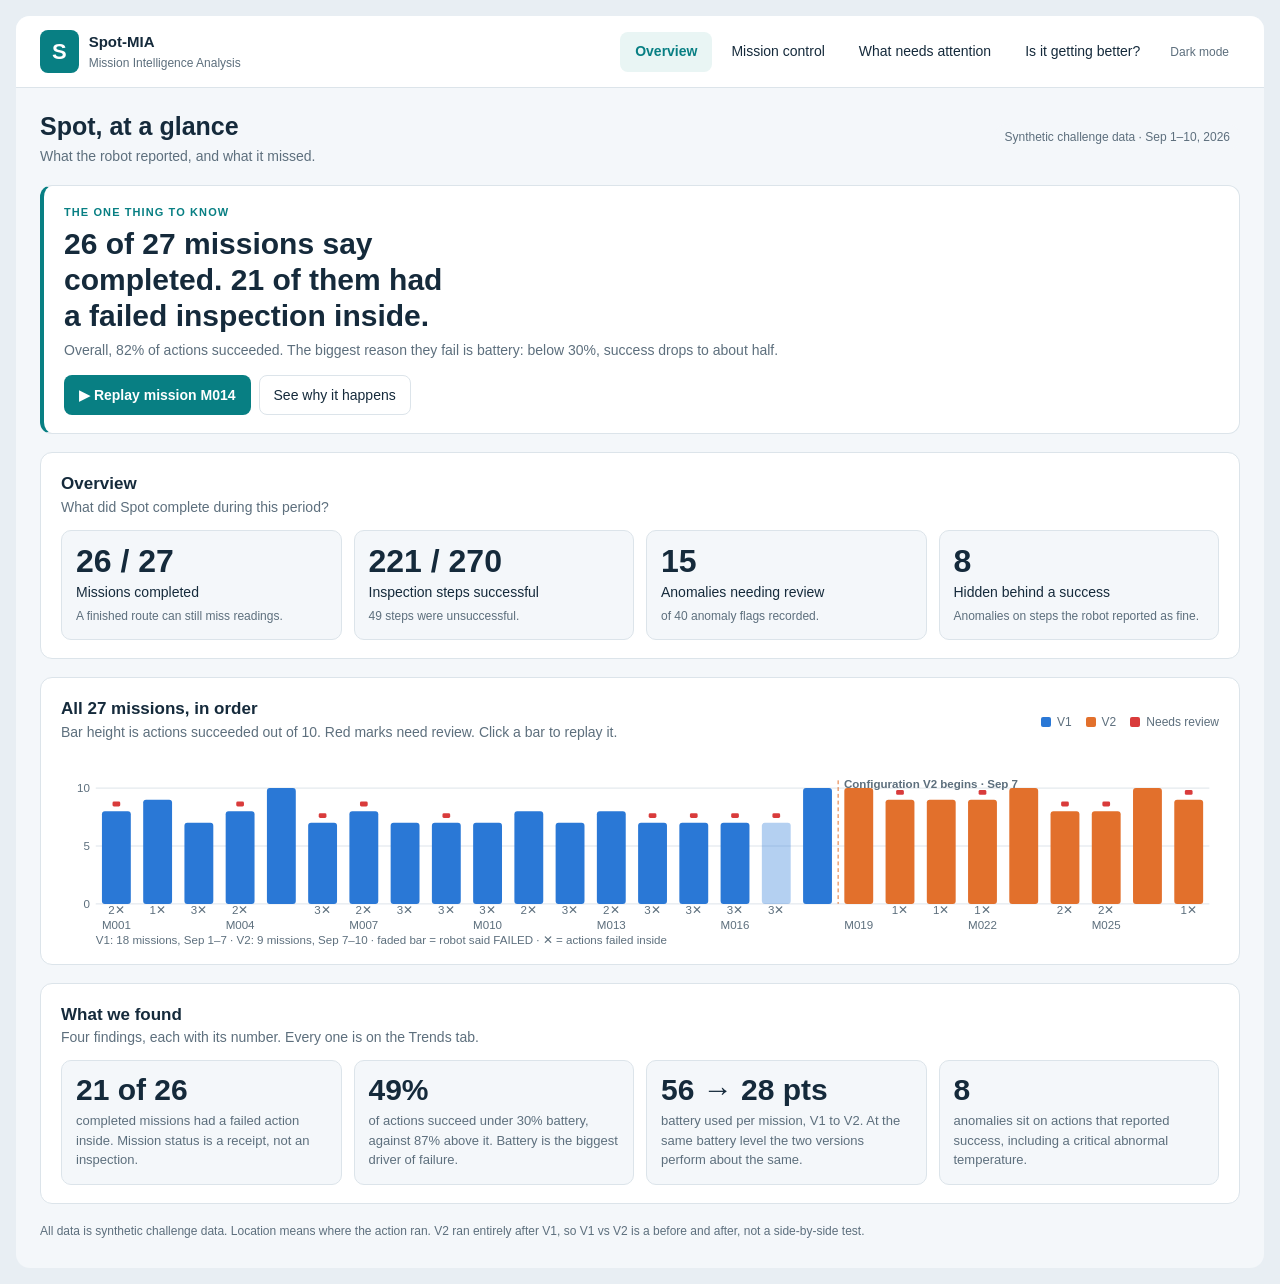
==== spot-mia-dashboard/index.html @ 6e25a335 "Add styles for Spot-MIA dashboard with responsive design and theme support" ====
<!doctype html>
<html lang="en">
<head>
  <meta charset="utf-8">
  <meta name="viewport" content="width=device-width, initial-scale=1">
  <title>Spot-MIA — Mission Intelligence Analysis</title>
  <link rel="stylesheet" href="styles.css">
</head>
<body>
<div id="spot-click-through">
  <header class="sp-chrome">
    <div class="sp-brand">
      <span class="sp-logo">S</span>
      <div>
        <h3>Spot-MIA</h3>
        <p class="sp-small sp-muted">Mission Intelligence Analysis</p>
      </div>
    </div>
    <nav class="sp-nav" aria-label="Dashboard views">
      <button data-view="overview" aria-pressed="true">Overview</button>
      <button data-view="control" aria-pressed="false">Mission control</button>
      <button data-view="results" aria-pressed="false">What needs attention</button>
      <button data-view="trends" aria-pressed="false">Is it getting better?</button>
      <button id="sp-theme" class="sp-theme" aria-label="Toggle light or dark theme" title="Light / dark">Dark mode</button>
    </nav>
  </header>

  <main class="sp-main">
    <div class="sp-title">
      <div>
        <h1 id="sp-page-title">Spot, at a glance</h1>
        <p class="sp-muted" id="sp-page-sub">What the robot reported, and what it missed.</p>
      </div>
      <span class="sp-badge">Synthetic challenge data · Sep 1–10, 2026</span>
    </div>

    <!-- ============ OVERVIEW ============ -->
    <section data-screen="overview" class="sp-stack">
      <section class="sp-panel sp-hero">
        <p class="sp-kicker">The one thing to know</p>
        <h2 class="sp-hero-h" id="sp-hero-line"></h2>
        <p class="sp-muted" id="sp-hero-sub"></p>
        <div class="sp-actions" style="margin-top:14px">
          <button class="sp-primary" id="sp-start-tour">▶ Replay mission M014</button>
          <button data-view="trends">See why it happens</button>
        </div>
      </section>

      <section class="sp-panel">
        <div class="sp-head">
          <div><h2>Overview</h2><p class="sp-muted">What did Spot complete during this period?</p></div>
        </div>
        <div class="sp-stats" id="sp-stats"></div>
      </section>

      <section class="sp-panel">
        <div class="sp-head">
          <div><h2>All 27 missions, in order</h2><p class="sp-muted">Bar height is actions succeeded out of 10. Red marks need review. Click a bar to replay it.</p></div>
          <div class="sp-legend"><span><i style="background:var(--sp-v1)"></i>V1</span><span><i style="background:var(--sp-v2)"></i>V2</span><span><i style="background:var(--sp-bad)"></i>Needs review</span></div>
        </div>
        <div class="sp-timeline-wrap"><svg class="sp-chart sp-timeline" id="sp-timeline" viewBox="0 0 1200 190" role="img" aria-label="Timeline of all missions"></svg></div>
      </section>

      <section class="sp-panel">
        <div class="sp-head"><div><h2>What we found</h2><p class="sp-muted">Four findings, each with its number. Every one is on the Trends tab.</p></div></div>
        <div class="sp-findings" id="sp-findings"></div>
      </section>
    </section>

    <!-- ============ MISSION CONTROL ============ -->
    <section data-screen="control" hidden class="sp-stack">
      <div class="sp-control">
        <aside class="sp-panel sp-queue-panel">
          <div class="sp-head"><h2>Missions</h2><span class="sp-badge" id="sp-queue-count"></span></div>
          <div class="sp-actions sp-filters" id="sp-queue-filters">
            <button data-qf="all" aria-pressed="true">All</button>
            <button data-qf="review" aria-pressed="false">Needs review</button>
            <button data-qf="V1" aria-pressed="false">V1</button>
            <button data-qf="V2" aria-pressed="false">V2</button>
          </div>
          <div class="sp-list sp-queue" id="sp-mission-list"></div>
        </aside>

        <div class="sp-stack sp-center">
          <section class="sp-panel">
            <div class="sp-head">
              <div><h2 id="sp-map-title">Facility map</h2><p class="sp-muted" id="sp-map-caption"></p></div>
              <span class="sp-badge" id="sp-map-badge"></span>
            </div>
            <div class="sp-floor-viewport">
              <img class="sp-floor-image" src="fictional_floor_plan.png" alt="Fictional industrial floor plan. Floor 1 contains WP01 through WP10; Floor 2 contains WP11 through WP15." width="1095" height="595">
              <svg class="sp-overlay" id="sp-overlay" viewBox="0 0 1095 595" aria-hidden="true"></svg>
            </div>
            <div class="sp-map-legend">
              <span><i class="sp-map-dot" data-state="robot"></i>Robot</span>
              <span><i class="sp-map-dot" data-state="visited"></i>Action succeeded</span>
              <span><i class="sp-map-dot" data-state="missed"></i>Action failed</span>
              <span><i class="sp-map-dot" data-state="review"></i>Needs review</span>
              <span><i class="sp-map-dot"></i>Not reached yet</span>
              <span class="sp-muted">Numbers are action order · hover a pin for details · click to jump</span>
            </div>
            <div class="sp-transport">
              <button class="sp-primary" id="sp-play">Play</button>
              <button id="sp-restart">Restart</button>
              <button id="sp-skip">Skip to end</button>
              <div class="sp-speed" id="sp-speed" role="group" aria-label="Playback speed"></div>
              <div class="sp-steps" id="sp-steps" aria-label="Actions in this mission"></div>
              <span class="sp-clock sp-small" id="sp-clock">--:--:--</span>
            </div>
          </section>

          <section class="sp-panel" id="sp-report-panel">
            <div class="sp-head"><div><h2>Mission report</h2><p class="sp-muted" id="sp-report-sub"></p></div></div>
            <div id="sp-report"></div>
          </section>
        </div>

        <aside class="sp-stack sp-rail">
          <section class="sp-panel sp-status">
            <div class="sp-head"><h2>Live telemetry</h2><span class="sp-badge" id="sp-tele-state">Ready</span></div>
            <div class="sp-batt">
              <div><p class="sp-small sp-muted">Battery</p><div class="sp-value" id="sp-bat">--%</div></div>
              <p class="sp-small" id="sp-bat-note"></p>
            </div>
            <div class="sp-gauge" aria-hidden="true"><div class="sp-gauge-fill" id="sp-gauge-fill"></div><div class="sp-gauge-zone"></div></div>
            <div class="sp-gauge-l sp-small sp-muted"><span>0</span><span class="sp-danger">30% danger line</span><span>100</span></div>
            <svg class="sp-spark" id="sp-spark" viewBox="0 0 300 82" aria-label="Battery over this mission"></svg>
            <div class="sp-ministats">
              <div><b id="sp-st-done">0</b><span>Done</span></div>
              <div><b id="sp-st-ok" class="sp-ok">0</b><span>Succeeded</span></div>
              <div><b id="sp-st-bad" class="sp-bad">0</b><span>Failed</span></div>
            </div>
            <div class="sp-now" id="sp-now"></div>
          </section>
          <section class="sp-panel">
            <div class="sp-head"><h2>Needs a human</h2><span class="sp-alertn zero" id="sp-alert-n">0</span></div>
            <div class="sp-alerts" id="sp-alerts" aria-live="polite"></div>
          </section>
        </aside>
      </div>
    </section>

    <!-- ============ RESULTS ============ -->
    <section data-screen="results" hidden class="sp-stack">
      <section class="sp-panel">
        <div class="sp-head">
          <div><h2>Inspection results</h2><p class="sp-muted" id="sp-results-scope">All 27 missions</p></div>
          <button id="sp-all-results">All missions</button>
        </div>
        <div class="sp-actions" id="sp-result-filters">
          <button data-filter="review" aria-pressed="true">Needs review</button>
          <button data-filter="hidden" aria-pressed="false">Hidden behind a success</button>
          <button data-filter="failed" aria-pressed="false">Missed steps</button>
          <button data-filter="readings" aria-pressed="false">Flagged readings</button>
          <button data-filter="assets" aria-pressed="false">Repeat offenders</button>
        </div>
        <div id="sp-result-content" class="sp-table-wrap" aria-live="polite"></div>
      </section>
    </section>

    <!-- ============ TRENDS ============ -->
    <section data-screen="trends" hidden class="sp-stack">
      <div class="sp-trends">
        <section class="sp-panel sp-wide"><div class="sp-head"><h2>Completed is not the same as inspected</h2></div><p class="sp-muted sp-small">All 27 missions by what the robot reported and what actually happened inside.</p><svg class="sp-chart" id="ch-head" viewBox="0 0 1000 120"></svg></section>
        <section class="sp-panel"><div class="sp-head"><h2>1 · The battery cliff</h2></div><p class="sp-muted sp-small">Share of actions that succeeded, by battery level when the action ran.</p><svg class="sp-chart" id="ch-cliff" viewBox="0 0 520 270"></svg></section>
        <section class="sp-panel"><div class="sp-head"><h2>2 · Low battery breaks sensors, not walking</h2><button class="sp-mini" id="sp-heat-toggle" aria-pressed="false">Show by failure type</button></div><p class="sp-muted sp-small">Failure rate per 100 actions in each battery band. Sensor failures climb as battery drops; navigation failures do not.</p><div class="sp-table-wrap"><table class="sp-heat" id="sp-heat"></table></div></section>
        <section class="sp-panel"><div class="sp-head"><h2>3 · Did V2 fix it? Not at the same battery</h2></div><p class="sp-muted sp-small">Overall V2 looks 14 points better. Compared at the same battery level the gap shrinks to a few points.</p><div class="sp-legend"><span><i style="background:var(--sp-v1)"></i>V1</span><span><i style="background:var(--sp-v2)"></i>V2</span></div><svg class="sp-chart" id="ch-vs" viewBox="0 0 520 250"></svg></section>
        <section class="sp-panel"><div class="sp-head"><h2>4 · What V2 did change: it keeps the robot charged</h2></div><p class="sp-muted sp-small">Every mission's battery from start to end. V2 starts higher, drains less, and never enters the danger zone.</p><div class="sp-legend"><span><i style="background:var(--sp-v1)"></i>V1 missions</span><span><i style="background:var(--sp-v2)"></i>V2 missions</span></div><svg class="sp-chart" id="ch-drain" viewBox="0 0 520 270"></svg></section>
        <section class="sp-panel"><div class="sp-head"><h2>5 · Where Spot stumbles</h2></div><p class="sp-muted sp-small">Waypoints ranked by how often an action fails there.</p><svg class="sp-chart" id="ch-loc" viewBox="0 0 520 330"></svg></section>
        <section class="sp-panel"><div class="sp-head"><h2>6 · Least reliable actions</h2></div><svg class="sp-chart" id="ch-type" viewBox="0 0 520 210"></svg></section>
      </div>
    </section>

    <footer class="sp-footer">All data is synthetic challenge data. Location means where the action ran. V2 ran entirely after V1, so V1 vs V2 is a before and after, not a side-by-side test.</footer>
  </main>
  <script src="sample-data.js"></script>
  <script src="app.js"></script>
</div>
</body>
</html>
---- spot-mia-dashboard/styles.css ----
/* Spot-MIA dashboard styles. Light/dark follows the system. Change colors in the :root block below. */
:root { color-scheme: light dark; }
body { margin: 0; padding: 16px; background: light-dark(#e8eef3, #09141c); }
#spot-click-through { max-width: 1360px; margin: 0 auto; }
@media (max-width: 680px) { body { padding: 0; } }

#spot-click-through {
  --sp-bg: light-dark(#f4f7fa, #101d28);
  --sp-panel: light-dark(#ffffff, #192b39);
  --sp-ink: light-dark(#152a3b, #e9f1f5);
  --sp-muted: light-dark(#5d6f7d, #afc0cd);
  --sp-line: light-dark(#dce4ea, #354956);
  --sp-teal: light-dark(#087f83, #61d2ce);
  --sp-soft: light-dark(#e9f5f4, #1b4146);
  --sp-amber: light-dark(#8a5800, #ffd28a);
  --sp-warn: light-dark(#fff4d8, #483a23);
  --sp-ok: light-dark(#0f9d6a, #4fd59f);
  --sp-ok-soft: light-dark(#e3f6ee, #173c30);
  --sp-bad: light-dark(#d93b3b, #ff7b7b);
  --sp-bad-soft: light-dark(#fdecec, #4a2224);
  --sp-robot: light-dark(#0a84ff, #5ab8ff);
  --sp-v1: light-dark(#2a78d6, #5b9bf0);
  --sp-v2: light-dark(#e2702c, #f08a4b);
  background: var(--sp-bg); color: var(--sp-ink);
  font: 14px/1.5 -apple-system, "Segoe UI", Roboto, Arial, sans-serif;
  border-radius: 14px; overflow: hidden;
}
#spot-click-through * { box-sizing: border-box; }
#spot-click-through [hidden] { display: none !important; }
#spot-click-through h1, #spot-click-through h2, #spot-click-through h3, #spot-click-through p { margin: 0; }
#spot-click-through h1 { font-size: 25px; font-weight: 600; }
#spot-click-through h2 { font-size: 17px; font-weight: 600; }
#spot-click-through h3 { font-size: 15px; font-weight: 600; }
#spot-click-through button, #spot-click-through select { font: inherit; color: inherit; }
#spot-click-through button { min-height: 40px; border: 1px solid var(--sp-line); background: var(--sp-panel); border-radius: 8px; padding: 8px 14px; cursor: pointer; }
#spot-click-through button:hover { background: var(--sp-soft); }
#spot-click-through button:focus-visible { outline: 2px solid var(--sp-teal); outline-offset: 2px; }
#spot-click-through .sp-primary { background: var(--sp-teal); color: light-dark(#fff, #10272b); border-color: transparent; font-weight: 600; }
#spot-click-through .sp-primary:hover { background: var(--sp-teal); opacity: .9; }
#spot-click-through .sp-muted { color: var(--sp-muted); }
#spot-click-through .sp-small { font-size: 12px; }
#spot-click-through .sp-ok { color: var(--sp-ok); }
#spot-click-through .sp-bad { color: var(--sp-bad); }
#spot-click-through .sp-danger { color: var(--sp-bad); }
#spot-click-through .sp-mono { font-family: ui-monospace, SFMono-Regular, Menlo, monospace; }
#spot-click-through .sp-num { font-variant-numeric: tabular-nums; }

/* Chrome */
#spot-click-through .sp-chrome { padding: 14px 24px; background: var(--sp-panel); border-bottom: 1px solid var(--sp-line); display: flex; align-items: center; justify-content: space-between; gap: 16px; flex-wrap: wrap; }
#spot-click-through .sp-brand { display: flex; align-items: center; gap: 10px; }
#spot-click-through .sp-logo { background: var(--sp-teal); color: light-dark(#fff, #10272b); border-radius: 8px; padding: 5px 12px; font-size: 22px; font-weight: 700; }
#spot-click-through .sp-nav { display: flex; flex-wrap: wrap; gap: 4px; }
#spot-click-through .sp-nav button { border-color: transparent; background: transparent; }
#spot-click-through .sp-nav button[aria-pressed=true] { color: var(--sp-teal); background: var(--sp-soft); font-weight: 600; }
#spot-click-through .sp-main { padding: 20px 24px 28px; display: grid; gap: 18px; }
#spot-click-through .sp-title { display: flex; justify-content: space-between; align-items: center; gap: 12px; flex-wrap: wrap; }
#spot-click-through .sp-badge { display: inline-flex; padding: 4px 10px; border-radius: 20px; font-size: 12px; color: var(--sp-muted); background: var(--sp-bg); white-space: nowrap; }
#spot-click-through .sp-panel { padding: 18px 20px; background: var(--sp-panel); border: 1px solid var(--sp-line); border-radius: 12px; min-width: 0; }
#spot-click-through .sp-stack { display: grid; gap: 18px; align-content: start; }
#spot-click-through .sp-head { display: flex; justify-content: space-between; align-items: center; gap: 12px; margin-bottom: 12px; flex-wrap: wrap; }
#spot-click-through .sp-actions { display: flex; flex-wrap: wrap; gap: 8px; }
#spot-click-through .sp-footer { font-size: 12px; color: var(--sp-muted); }
#spot-click-through .sp-table-wrap { overflow-x: auto; }
#spot-click-through table { width: 100%; border-collapse: collapse; font-size: 13px; }
#spot-click-through th { text-align: left; font-weight: 600; color: var(--sp-muted); font-size: 11px; text-transform: uppercase; letter-spacing: .05em; }
#spot-click-through td, #spot-click-through th { padding: 9px 8px; border-bottom: 1px solid var(--sp-line); vertical-align: top; }
#spot-click-through td button { min-height: 32px; padding: 4px 10px; font-size: 12px; }

/* Overview */
#spot-click-through .sp-hero { border-left: 4px solid var(--sp-teal); }
#spot-click-through .sp-kicker { font-size: 11px; letter-spacing: .1em; text-transform: uppercase; color: var(--sp-teal); font-weight: 600; margin-bottom: 6px; }
#spot-click-through .sp-hero-h { font-size: clamp(20px, 2.6vw, 30px); line-height: 1.2; font-weight: 600; max-width: 30ch; text-wrap: balance; margin-bottom: 6px; }
#spot-click-through .sp-stats { display: grid; grid-template-columns: repeat(4, minmax(0, 1fr)); gap: 12px; }
#spot-click-through .sp-stat { text-align: left; padding: 14px; border: 1px solid var(--sp-line); border-radius: 10px; background: var(--sp-bg); display: grid; gap: 4px; align-content: start; min-height: 0; }
#spot-click-through .sp-stat:hover { border-color: var(--sp-teal); background: var(--sp-soft); }
#spot-click-through .sp-value { font-size: 32px; font-weight: 600; font-variant-numeric: tabular-nums; line-height: 1.05; }
#spot-click-through .sp-stat .sp-small { color: var(--sp-muted); }
#spot-click-through .sp-findings { display: grid; grid-template-columns: repeat(auto-fit, minmax(min(100%, 230px), 1fr)); gap: 12px; }
#spot-click-through .sp-finding { border: 1px solid var(--sp-line); border-radius: 10px; padding: 14px; background: var(--sp-bg); }
#spot-click-through .sp-finding b { display: block; font-size: 30px; font-weight: 600; line-height: 1; font-variant-numeric: tabular-nums; }
#spot-click-through .sp-finding p { margin-top: 6px; color: var(--sp-muted); font-size: 13px; }

/* Mission control layout */
#spot-click-through .sp-control { display: grid; grid-template-columns: 250px minmax(0, 1fr) 300px; gap: 18px; align-items: start; }
@media (max-width: 1180px) { #spot-click-through .sp-control { grid-template-columns: 220px minmax(0, 1fr); } #spot-click-through .sp-rail { grid-column: 1 / -1; grid-template-columns: repeat(2, minmax(0, 1fr)); } }
@media (max-width: 760px) { #spot-click-through .sp-control { grid-template-columns: minmax(0, 1fr); } #spot-click-through .sp-rail { grid-template-columns: 1fr; } #spot-click-through .sp-queue-panel { order: 3; } }
#spot-click-through .sp-queue-panel { padding: 14px; }
#spot-click-through .sp-filters button { min-height: 28px; padding: 2px 9px; font-size: 12px; border-radius: 999px; }
#spot-click-through .sp-filters { gap: 4px; }
#spot-click-through .sp-filters button[aria-pressed=true] { border-color: var(--sp-teal); color: var(--sp-teal); background: var(--sp-soft); }
#spot-click-through .sp-queue { max-height: 720px; overflow: auto; margin-top: 10px; gap: 6px; display: grid; }
#spot-click-through .sp-mission { text-align: left; display: grid; grid-template-columns: 1fr auto; gap: 2px 8px; align-items: center; width: 100%; padding: 8px 10px; border-left: 3px solid transparent; }
#spot-click-through .sp-mission[aria-current=true] { border-color: var(--sp-teal); background: var(--sp-soft); }
#spot-click-through .sp-mission .sp-strip { grid-column: 1 / -1; display: grid; grid-template-columns: repeat(10, 1fr); gap: 2px; margin-top: 4px; }
#spot-click-through .sp-strip i { height: 5px; border-radius: 2px; background: var(--sp-ok); }
#spot-click-through .sp-strip i.f { background: var(--sp-bad); }
#spot-click-through .sp-pill { font-size: 11px; border-radius: 4px; padding: 0 5px; border: 1px solid currentColor; font-family: ui-monospace, Menlo, monospace; }
#spot-click-through .sp-pill.v1 { color: var(--sp-v1); } #spot-click-through .sp-pill.v2 { color: var(--sp-v2); }
#spot-click-through .sp-alertn { font-size: 11px; font-weight: 600; border-radius: 999px; padding: 1px 8px; background: var(--sp-bad-soft); color: var(--sp-bad); }
#spot-click-through .sp-alertn.zero { background: var(--sp-bg); color: var(--sp-muted); font-weight: 400; }

/* Map */
#spot-click-through .sp-floor-viewport { position: relative; width: 100%; aspect-ratio: 1095 / 595; overflow: hidden; border-radius: 10px; background: var(--sp-bg); }
#spot-click-through .sp-floor-image { display: block; width: 100%; height: auto; }
#spot-click-through .sp-overlay { position: absolute; inset: 0; width: 100%; height: 100%; }
#spot-click-through .sp-overlay .route { fill: none; stroke: rgba(255,255,255,.75); stroke-width: 3; stroke-dasharray: 6 8; }
#spot-click-through .sp-overlay .route-shadow { fill: none; stroke: rgba(0,0,0,.45); stroke-width: 6; stroke-dasharray: 6 8; }
#spot-click-through .sp-overlay .trail { fill: none; stroke: #ffffff; stroke-width: 5; stroke-linecap: round; stroke-linejoin: round; opacity: .95; }
#spot-click-through .sp-overlay .trail-core { fill: none; stroke: var(--sp-robot); stroke-width: 3; stroke-linecap: round; stroke-linejoin: round; }
#spot-click-through .sp-overlay .stop circle { stroke: #fff; stroke-width: 2.5; }
#spot-click-through .sp-overlay .stop text { font: 600 13px ui-monospace, Menlo, monospace; fill: #fff; text-anchor: middle; dominant-baseline: central; }
#spot-click-through .sp-overlay .stop.pending circle { fill: rgba(20,30,40,.75); stroke: rgba(255,255,255,.6); }
#spot-click-through .sp-overlay .stop.ok circle { fill: #0f9d6a; }
#spot-click-through .sp-overlay .stop.bad circle { fill: #d93b3b; }
#spot-click-through .sp-overlay .stop.review circle { stroke: #ffd24a; stroke-width: 4; }
#spot-click-through .sp-overlay .ping { fill: none; stroke: #ff6b6b; stroke-width: 3; opacity: 0; }
#spot-click-through .sp-overlay .robot-halo { fill: var(--sp-robot); opacity: .25; }
#spot-click-through .sp-overlay .robot { fill: var(--sp-robot); stroke: #fff; stroke-width: 3; }
@media (prefers-reduced-motion: no-preference) {
  #spot-click-through .sp-overlay .ping.go { animation: sp-ping 1.2s ease-out 2; }
  #spot-click-through .sp-overlay .robot-halo { animation: sp-halo 1.6s ease-in-out infinite; }
  #spot-click-through .sp-alert.new { animation: sp-slide .35s ease-out; }
}
@keyframes sp-ping { 0% { opacity: .9; r: 14; } 100% { opacity: 0; r: 44; } }
@keyframes sp-halo { 0%, 100% { opacity: .15; } 50% { opacity: .38; } }
@keyframes sp-slide { from { transform: translateY(-6px); opacity: 0; } to { transform: none; opacity: 1; } }
#spot-click-through .sp-map-legend { display: flex; flex-wrap: wrap; gap: 8px 16px; font-size: 12px; color: var(--sp-muted); margin-top: 10px; }
#spot-click-through .sp-map-legend span { display: inline-flex; align-items: center; gap: 6px; }
#spot-click-through .sp-map-dot { width: 9px; height: 9px; border-radius: 50%; background: var(--sp-line); display: inline-block; }
#spot-click-through .sp-map-dot[data-state=visited] { background: var(--sp-ok); }
#spot-click-through .sp-map-dot[data-state=missed] { background: var(--sp-bad); }
#spot-click-through .sp-map-dot[data-state=review] { background: #ffd24a; }
#spot-click-through .sp-map-dot[data-state=robot] { background: var(--sp-robot); }

/* Transport */
#spot-click-through .sp-transport { display: flex; align-items: center; gap: 10px; flex-wrap: wrap; margin-top: 12px; padding-top: 12px; border-top: 1px solid var(--sp-line); }
#spot-click-through .sp-speed { display: flex; gap: 2px; }
#spot-click-through .sp-speed button { min-height: 32px; padding: 2px 9px; font-size: 12px; border-radius: 0; font-family: ui-monospace, Menlo, monospace; }
#spot-click-through .sp-speed button:first-child { border-radius: 6px 0 0 6px; } #spot-click-through .sp-speed button:last-child { border-radius: 0 6px 6px 0; }
#spot-click-through .sp-speed button[aria-pressed=true] { background: var(--sp-soft); color: var(--sp-teal); border-color: var(--sp-teal); }
#spot-click-through .sp-steps { display: grid; grid-template-columns: repeat(10, minmax(0, 1fr)); gap: 3px; flex: 1; min-width: 220px; }
#spot-click-through .sp-steps button { min-height: 24px; height: 24px; padding: 0; font-size: 11px; border-radius: 4px; color: var(--sp-muted); font-family: ui-monospace, Menlo, monospace; }
#spot-click-through .sp-steps button.ok { background: var(--sp-ok-soft); border-color: var(--sp-ok); color: var(--sp-ok); }
#spot-click-through .sp-steps button.bad { background: var(--sp-bad-soft); border-color: var(--sp-bad); color: var(--sp-bad); }
#spot-click-through .sp-steps button.cur { outline: 2px solid var(--sp-robot); outline-offset: 1px; }
#spot-click-through .sp-clock { font-family: ui-monospace, Menlo, monospace; color: var(--sp-muted); min-width: 7em; text-align: right; }

/* Telemetry rail */
#spot-click-through .sp-rail { display: grid; gap: 18px; }
#spot-click-through .sp-status { display: grid; gap: 10px; }
#spot-click-through .sp-batt { display: flex; align-items: flex-end; justify-content: space-between; gap: 8px; }
#spot-click-through .sp-batt .sp-value { font-size: 44px; }
#spot-click-through .sp-batt .sp-value.low { color: var(--sp-bad); }
#spot-click-through .sp-gauge { position: relative; height: 12px; border-radius: 4px; background: var(--sp-bg); border: 1px solid var(--sp-line); overflow: hidden; }
#spot-click-through .sp-gauge-fill { position: absolute; inset: 0 auto 0 0; background: var(--sp-ok); transition: width .25s linear, background .3s; }
#spot-click-through .sp-gauge-zone { position: absolute; inset: 0 auto 0 0; width: 30%; background: repeating-linear-gradient(135deg, transparent 0 5px, rgba(217,59,59,.22) 5px 8px); border-right: 1px dashed var(--sp-bad); }
#spot-click-through .sp-gauge-l { display: flex; justify-content: space-between; margin-top: -4px; }
#spot-click-through .sp-ministats { display: grid; grid-template-columns: repeat(3, 1fr); gap: 8px; }
#spot-click-through .sp-ministats div { background: var(--sp-bg); border: 1px solid var(--sp-line); border-radius: 8px; padding: 8px; }
#spot-click-through .sp-ministats b { display: block; font-size: 24px; line-height: 1; font-variant-numeric: tabular-nums; }
#spot-click-through .sp-ministats span { font-size: 11px; color: var(--sp-muted); text-transform: uppercase; letter-spacing: .04em; }
#spot-click-through .sp-now { border: 1px solid var(--sp-line); border-radius: 8px; padding: 10px; background: var(--sp-bg); }
#spot-click-through .sp-now .k { font-size: 11px; color: var(--sp-muted); text-transform: uppercase; letter-spacing: .05em; }
#spot-click-through .sp-now .t { font-weight: 600; margin-top: 2px; }
#spot-click-through .sp-now .r { margin-top: 6px; font-size: 12px; font-family: ui-monospace, Menlo, monospace; }
#spot-click-through .sp-alerts { display: grid; gap: 8px; max-height: 440px; overflow: auto; }
#spot-click-through .sp-alert { border: 1px solid var(--sp-line); border-left: 4px solid var(--sp-amber); border-radius: 8px; padding: 8px 10px; background: var(--sp-bg); }
#spot-click-through .sp-alert.crit, #spot-click-through .sp-alert.fail { border-left-color: var(--sp-bad); }
#spot-click-through .sp-alert.read { border-left-color: var(--sp-robot); }
#spot-click-through .sp-alert.low { border-left-color: var(--sp-line); }
#spot-click-through .sp-alert .top { display: flex; justify-content: space-between; font-size: 11px; color: var(--sp-muted); font-family: ui-monospace, Menlo, monospace; }
#spot-click-through .sp-alert .t { font-weight: 600; margin-top: 2px; }
#spot-click-through .sp-alert .s { color: var(--sp-muted); font-size: 13px; }
#spot-click-through .sp-tag { display: inline-block; font-size: 11px; border-radius: 4px; padding: 0 6px; margin: 5px 4px 0 0; font-weight: 600; }
#spot-click-through .sp-tag.rev { background: var(--sp-bad-soft); color: var(--sp-bad); }
#spot-click-through .sp-tag.hid { background: var(--sp-warn); color: var(--sp-amber); }
#spot-click-through .sp-empty { color: var(--sp-muted); font-size: 13px; }

/* Report */
#spot-click-through .sp-rep-head { display: flex; flex-wrap: wrap; gap: 10px 28px; align-items: center; }
#spot-click-through .sp-rep-head .hl { font-size: 36px; font-weight: 600; line-height: 1; font-variant-numeric: tabular-nums; }
#spot-click-through .sp-rep-head .hl small { font-size: 18px; color: var(--sp-muted); font-weight: 500; }
#spot-click-through .sp-stamp { font-size: 15px; letter-spacing: .1em; border: 2px solid currentColor; border-radius: 4px; padding: 0 8px; transform: rotate(-3deg); display: inline-block; font-weight: 700; }
#spot-click-through .sp-stamp.ok { color: var(--sp-ok); } #spot-click-through .sp-stamp.bad { color: var(--sp-bad); }
#spot-click-through .sp-rep-meta { display: flex; gap: 18px; flex-wrap: wrap; color: var(--sp-muted); font-size: 13px; }
#spot-click-through .sp-rep-meta b { color: var(--sp-ink); font-weight: 600; }
#spot-click-through .sp-irony { font-size: 13px; color: var(--sp-amber); margin-top: 6px; font-weight: 600; }
#spot-click-through .sp-brief { margin-top: 14px; border: 1px solid var(--sp-line); border-left: 4px solid var(--sp-teal); border-radius: 10px; padding: 14px 16px; background: var(--sp-bg); max-width: 80ch; }
#spot-click-through .sp-brief p { font-size: 15px; line-height: 1.6; }
#spot-click-through .sp-next { margin-top: 12px; padding-top: 10px; border-top: 1px solid var(--sp-line); font-weight: 600; font-size: 15px; }
#spot-click-through .sp-next span { color: var(--sp-teal); letter-spacing: .06em; text-transform: uppercase; font-size: 12px; margin-right: 8px; }
#spot-click-through .sp-prov { margin-top: 10px; font-size: 12px; color: var(--sp-muted); display: flex; gap: 10px; flex-wrap: wrap; }
#spot-click-through .sp-prov .ai { color: var(--sp-ok); font-weight: 600; } #spot-click-through .sp-prov .tp { color: var(--sp-amber); font-weight: 600; }
#spot-click-through details.sp-honest { margin-top: 10px; font-size: 13px; }
#spot-click-through details.sp-honest summary { cursor: pointer; color: var(--sp-teal); font-weight: 600; }
#spot-click-through details.sp-honest ul { margin: 8px 0 0; padding-left: 18px; color: var(--sp-muted); }
#spot-click-through details.sp-honest li { margin-bottom: 6px; }
#spot-click-through details.sp-honest q { color: var(--sp-ink); }
#spot-click-through .sp-sev { font-family: ui-monospace, Menlo, monospace; font-size: 12px; font-weight: 600; }
#spot-click-through .sp-sev.c, #spot-click-through .sp-sev.h, #spot-click-through .sp-sev.f { color: var(--sp-bad); }
#spot-click-through .sp-sev.m { color: var(--sp-amber); } #spot-click-through .sp-sev.l { color: var(--sp-muted); } #spot-click-through .sp-sev.r { color: var(--sp-robot); }
#spot-click-through .sp-sect { font-size: 11px; letter-spacing: .1em; text-transform: uppercase; color: var(--sp-muted); margin: 18px 0 4px; font-weight: 600; }

/* Trends */
#spot-click-through .sp-trends { display: grid; grid-template-columns: repeat(auto-fit, minmax(min(100%, 420px), 1fr)); gap: 18px; }
#spot-click-through .sp-chart { display: block; width: 100%; height: auto; margin-top: 8px; }
#spot-click-through .sp-chart text { fill: var(--sp-muted); font-size: 12px; }
#spot-click-through .sp-chart .lbl { fill: var(--sp-ink); font-weight: 600; }
#spot-click-through .sp-chart .grid-l { stroke: var(--sp-line); }
#spot-click-through .sp-legend { display: flex; gap: 14px; font-size: 12px; color: var(--sp-muted); margin-top: 6px; }
#spot-click-through .sp-legend i { display: inline-block; width: 10px; height: 10px; border-radius: 2px; margin-right: 6px; vertical-align: -1px; }
#spot-click-through .sp-heat { margin-top: 8px; }
#spot-click-through .sp-heat td, #spot-click-through .sp-heat th { text-align: center; }
#spot-click-through .sp-heat td:first-child, #spot-click-through .sp-heat th:first-child { text-align: left; }
#spot-click-through .sp-tip { position: absolute; pointer-events: none; background: var(--sp-panel); border: 1px solid var(--sp-line); border-radius: 6px; padding: 6px 9px; font-size: 12px; white-space: nowrap; z-index: 5; box-shadow: 0 4px 16px rgba(0,0,0,.18); }
#spot-click-through .sp-tip .k { color: var(--sp-muted); }

@media (max-width: 680px) {
  #spot-click-through .sp-main { padding: 16px; } #spot-click-through .sp-chrome { padding: 14px 16px; }
  #spot-click-through .sp-stats { grid-template-columns: repeat(2, minmax(0, 1fr)); }
  #spot-click-through .sp-value { font-size: 26px; }
  #spot-click-through .sp-nav { width: 100%; } #spot-click-through .sp-nav button { padding: 6px 9px; font-size: 13px; }
  #spot-click-through .sp-panel { padding: 14px; }
}

/* ---- added: theme toggle, timeline, sparkline, queue extras, clickable alerts, flash, headline chart ---- */
#spot-click-through .sp-theme { min-height: 36px; padding: 4px 10px; font-size: 12px; border-color: var(--sp-line); background: transparent; color: var(--sp-muted); border-radius: 999px; }
#spot-click-through .sp-theme:hover { color: var(--sp-teal); }
#spot-click-through .sp-timeline-wrap { overflow-x: auto; }
#spot-click-through .sp-timeline { min-width: 640px; }
#spot-click-through .sp-timeline rect.bar { cursor: pointer; }
#spot-click-through .sp-timeline rect.bar:hover { opacity: .75; }
#spot-click-through .sp-spark { display: block; width: 100%; height: auto; margin-top: 10px; }
#spot-click-through .sp-spark text { fill: var(--sp-muted); font-size: 10px; }
#spot-click-through .sp-divider { display: flex; align-items: center; gap: 8px; font-size: 11px; color: var(--sp-v2); text-transform: uppercase; letter-spacing: .05em; font-weight: 600; margin: 4px 0; }
#spot-click-through .sp-divider::before, #spot-click-through .sp-divider::after { content: ""; flex: 1; height: 1px; background: var(--sp-v2); opacity: .5; }
#spot-click-through .sp-tag.start { background: var(--sp-soft); color: var(--sp-teal); }
#spot-click-through .sp-alert { cursor: pointer; }
#spot-click-through .sp-alert:hover { border-color: var(--sp-teal); }
#spot-click-through .sp-overlay .stop { cursor: pointer; pointer-events: all; }
#spot-click-through .sp-overlay .stop:hover circle:not(.ping) { stroke-width: 3; }
#spot-click-through .sp-flash { animation: sp-flash 1.2s ease-out 1; }
@keyframes sp-flash { 0% { box-shadow: 0 0 0 0 var(--sp-teal); } 100% { box-shadow: 0 0 0 14px transparent; } }
#spot-click-through .sp-mini { min-height: 28px; padding: 2px 10px; font-size: 12px; border-radius: 999px; }
#spot-click-through .sp-mini[aria-pressed=true] { border-color: var(--sp-teal); color: var(--sp-teal); background: var(--sp-soft); }
#spot-click-through .sp-wide { grid-column: 1 / -1; }
#spot-click-through .sp-ctx { font-size: 13px; color: var(--sp-muted); margin-top: 8px; }
#spot-click-through .sp-ctx b { color: var(--sp-ink); }
#spot-click-through .sp-rejected { margin-top: 10px; padding: 10px 12px; border: 1px dashed var(--sp-bad); border-radius: 8px; background: var(--sp-bad-soft); font-size: 13px; }
#spot-click-through .sp-rejected q { font-style: italic; }
#spot-click-through .sp-rejected .w { color: var(--sp-bad); font-weight: 600; font-size: 11px; text-transform: uppercase; letter-spacing: .05em; display: block; margin-bottom: 4px; }
#spot-click-through .sp-rep-tools { display: flex; gap: 8px; margin-top: 12px; }
#spot-click-through .sp-heat td.rate { font-weight: 600; }
#spot-click-through .sp-heat .grp { font-weight: 600; }
@media (prefers-reduced-motion: reduce) { #spot-click-through .sp-flash { animation: none; } }
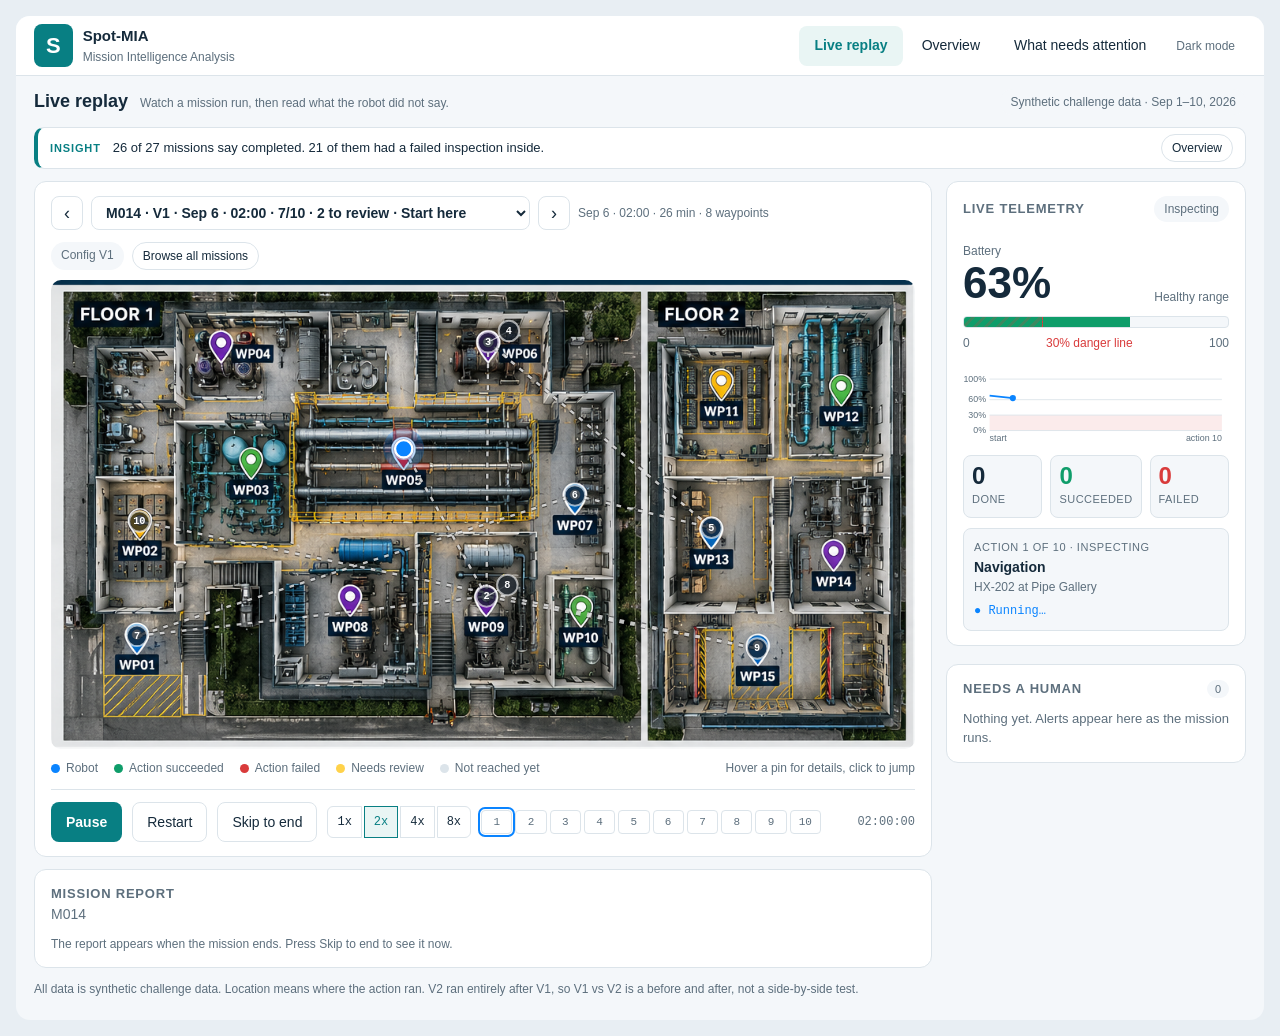
==== commit 90cb8cd7: "Refactor dashboard layout and styles for improved usability and clarity - Updated navigation buttons" ====
--- a/spot-mia-dashboard/index.html
+++ b/spot-mia-dashboard/index.html
@@ -17,60 +17,27 @@
       </div>
     </div>
     <nav class="sp-nav" aria-label="Dashboard views">
-      <button data-view="overview" aria-pressed="true">Overview</button>
-      <button data-view="control" aria-pressed="false">Mission control</button>
+      <button data-view="control" aria-pressed="true">Live replay</button>
+      <button data-view="overview" aria-pressed="false">Overview</button>
       <button data-view="results" aria-pressed="false">What needs attention</button>
-      <button data-view="trends" aria-pressed="false">Is it getting better?</button>
       <button id="sp-theme" class="sp-theme" aria-label="Toggle light or dark theme" title="Light / dark">Dark mode</button>
     </nav>
   </header>
 
   <main class="sp-main">
     <div class="sp-title">
-      <div>
-        <h1 id="sp-page-title">Spot, at a glance</h1>
-        <p class="sp-muted" id="sp-page-sub">What the robot reported, and what it missed.</p>
+      <div class="sp-title-l">
+        <h1 id="sp-page-title">Live replay</h1>
+        <span class="sp-muted sp-small" id="sp-page-sub">Watch a mission run, then read what the robot did not say.</span>
       </div>
       <span class="sp-badge">Synthetic challenge data · Sep 1–10, 2026</span>
     </div>
 
-    <!-- ============ OVERVIEW ============ -->
-    <section data-screen="overview" class="sp-stack">
-      <section class="sp-panel sp-hero">
-        <p class="sp-kicker">The one thing to know</p>
-        <h2 class="sp-hero-h" id="sp-hero-line"></h2>
-        <p class="sp-muted" id="sp-hero-sub"></p>
-        <div class="sp-actions" style="margin-top:14px">
-          <button class="sp-primary" id="sp-start-tour">▶ Replay mission M014</button>
-          <button data-view="trends">See why it happens</button>
-        </div>
-      </section>
-
-      <section class="sp-panel">
-        <div class="sp-head">
-          <div><h2>Overview</h2><p class="sp-muted">What did Spot complete during this period?</p></div>
-        </div>
-        <div class="sp-stats" id="sp-stats"></div>
-      </section>
-
-      <section class="sp-panel">
-        <div class="sp-head">
-          <div><h2>All 27 missions, in order</h2><p class="sp-muted">Bar height is actions succeeded out of 10. Red marks need review. Click a bar to replay it.</p></div>
-          <div class="sp-legend"><span><i style="background:var(--sp-v1)"></i>V1</span><span><i style="background:var(--sp-v2)"></i>V2</span><span><i style="background:var(--sp-bad)"></i>Needs review</span></div>
-        </div>
-        <div class="sp-timeline-wrap"><svg class="sp-chart sp-timeline" id="sp-timeline" viewBox="0 0 1200 190" role="img" aria-label="Timeline of all missions"></svg></div>
-      </section>
-
-      <section class="sp-panel">
-        <div class="sp-head"><div><h2>What we found</h2><p class="sp-muted">Four findings, each with its number. Every one is on the Trends tab.</p></div></div>
-        <div class="sp-findings" id="sp-findings"></div>
-      </section>
-    </section>
-
     <!-- ============ MISSION CONTROL ============ -->
-    <section data-screen="control" hidden class="sp-stack">
-      <div class="sp-control">
-        <aside class="sp-panel sp-queue-panel">
+    <section data-screen="control" class="sp-stack">
+      <div class="sp-insight"><span class="sp-insight-k">Insight</span><span id="sp-live-line"></span><button data-view="overview" class="sp-mini">Overview</button></div>
+      <div class="sp-control" id="sp-control">
+        <aside class="sp-panel sp-queue-panel" hidden>
           <div class="sp-head"><h2>Missions</h2><span class="sp-badge" id="sp-queue-count"></span></div>
           <div class="sp-actions sp-filters" id="sp-queue-filters">
             <button data-qf="all" aria-pressed="true">All</button>
@@ -84,8 +51,13 @@
         <div class="sp-stack sp-center">
           <section class="sp-panel">
             <div class="sp-head">
-              <div><h2 id="sp-map-title">Facility map</h2><p class="sp-muted" id="sp-map-caption"></p></div>
-              <span class="sp-badge" id="sp-map-badge"></span>
+              <div class="sp-picker">
+                <button id="sp-prev" aria-label="Previous mission">‹</button>
+                <select id="sp-mission-select" aria-label="Choose a mission"></select>
+                <button id="sp-next" aria-label="Next mission">›</button>
+                <span class="sp-muted sp-small" id="sp-map-caption"></span>
+              </div>
+              <div class="sp-actions"><span class="sp-badge" id="sp-map-badge"></span><button class="sp-mini" id="sp-browse" aria-pressed="false">Browse all missions</button></div>
             </div>
             <div class="sp-floor-viewport">
               <img class="sp-floor-image" src="fictional_floor_plan.png" alt="Fictional industrial floor plan. Floor 1 contains WP01 through WP10; Floor 2 contains WP11 through WP15." width="1095" height="595">
@@ -97,7 +69,7 @@
               <span><i class="sp-map-dot" data-state="missed"></i>Action failed</span>
               <span><i class="sp-map-dot" data-state="review"></i>Needs review</span>
               <span><i class="sp-map-dot"></i>Not reached yet</span>
-              <span class="sp-muted">Numbers are action order · hover a pin for details · click to jump</span>
+              <span class="sp-muted sp-hint">Hover a pin for details, click to jump</span>
             </div>
             <div class="sp-transport">
               <button class="sp-primary" id="sp-play">Play</button>
@@ -140,35 +112,41 @@
       </div>
     </section>
 
+    <!-- ============ OVERVIEW ============ -->
+    <section data-screen="overview" hidden class="sp-stack">
+      <div class="sp-kpis" id="sp-kpis"></div>
+
+      <section class="sp-panel">
+        <div class="sp-head">
+          <div><h2>All 27 missions, in order</h2><p class="sp-muted sp-small">Height = actions succeeded of 10 · red mark = needs review · click to replay</p></div>
+          <div class="sp-legend"><span><i style="background:var(--sp-v1)"></i>V1</span><span><i style="background:var(--sp-v2)"></i>V2</span><span><i style="background:var(--sp-bad)"></i>Needs review</span></div>
+        </div>
+        <div class="sp-timeline-wrap"><svg class="sp-chart sp-timeline" id="sp-timeline" viewBox="0 0 1200 190" role="img" aria-label="Timeline of all missions"></svg></div>
+      </section>
+
+      <div class="sp-trends">
+        <section class="sp-panel"><div class="sp-head"><h2>1 · The battery cliff</h2></div><p class="sp-muted sp-small" id="ch-cliff-sub">Action success rate by battery at time of action</p><svg class="sp-chart" id="ch-cliff" viewBox="0 0 520 270"></svg></section>
+        <section class="sp-panel"><div class="sp-head"><h2>2 · Low battery breaks sensors, not walking</h2><button class="sp-mini" id="sp-heat-toggle" aria-pressed="false">Show by failure type</button></div><p class="sp-muted sp-small">Failures per 100 actions, by band</p><div class="sp-table-wrap"><table class="sp-heat" id="sp-heat"></table></div></section>
+        <section class="sp-panel"><div class="sp-head"><h2>3 · Did V2 fix it? Not at the same battery</h2></div><p class="sp-muted sp-small">Action success rate, V1 vs V2, at matched battery</p><div class="sp-legend"><span><i style="background:var(--sp-v1)"></i>V1</span><span><i style="background:var(--sp-v2)"></i>V2</span></div><svg class="sp-chart" id="ch-vs" viewBox="0 0 520 250"></svg></section>
+        <section class="sp-panel"><div class="sp-head"><h2>4 · What V2 did change: it keeps the robot charged</h2></div><p class="sp-muted sp-small">Battery start → end, one line per mission</p><div class="sp-legend"><span><i style="background:var(--sp-v1)"></i>V1 missions</span><span><i style="background:var(--sp-v2)"></i>V2 missions</span></div><svg class="sp-chart" id="ch-drain" viewBox="0 0 520 270"></svg></section>
+        <section class="sp-panel"><div class="sp-head"><h2>5 · Where Spot stumbles</h2></div><p class="sp-muted sp-small">Action failure rate by waypoint</p><svg class="sp-chart" id="ch-loc" viewBox="0 0 520 330"></svg></section>
+        <section class="sp-panel"><div class="sp-head"><h2>6 · Least reliable actions</h2></div><svg class="sp-chart" id="ch-type" viewBox="0 0 520 210"></svg></section>
+      </div>
+    </section>
+
     <!-- ============ RESULTS ============ -->
     <section data-screen="results" hidden class="sp-stack">
+      <div class="sp-rfilters" id="sp-result-filters"></div>
       <section class="sp-panel">
         <div class="sp-head">
-          <div><h2>Inspection results</h2><p class="sp-muted" id="sp-results-scope">All 27 missions</p></div>
-          <button id="sp-all-results">All missions</button>
+          <div><h2 id="sp-results-title">Needs review</h2> <span class="sp-muted sp-small" id="sp-results-scope">All 27 missions</span></div>
+          <div class="sp-actions">
+            <input type="search" id="sp-result-search" class="sp-search" placeholder="Filter by asset or place" aria-label="Filter by asset or place">
+            <button id="sp-all-results" class="sp-mini" hidden>Show all missions</button>
+          </div>
         </div>
-        <div class="sp-actions" id="sp-result-filters">
-          <button data-filter="review" aria-pressed="true">Needs review</button>
-          <button data-filter="hidden" aria-pressed="false">Hidden behind a success</button>
-          <button data-filter="failed" aria-pressed="false">Missed steps</button>
-          <button data-filter="readings" aria-pressed="false">Flagged readings</button>
-          <button data-filter="assets" aria-pressed="false">Repeat offenders</button>
-        </div>
-        <div id="sp-result-content" class="sp-table-wrap" aria-live="polite"></div>
+        <div id="sp-result-content" aria-live="polite"></div>
       </section>
-    </section>
-
-    <!-- ============ TRENDS ============ -->
-    <section data-screen="trends" hidden class="sp-stack">
-      <div class="sp-trends">
-        <section class="sp-panel sp-wide"><div class="sp-head"><h2>Completed is not the same as inspected</h2></div><p class="sp-muted sp-small">All 27 missions by what the robot reported and what actually happened inside.</p><svg class="sp-chart" id="ch-head" viewBox="0 0 1000 120"></svg></section>
-        <section class="sp-panel"><div class="sp-head"><h2>1 · The battery cliff</h2></div><p class="sp-muted sp-small">Share of actions that succeeded, by battery level when the action ran.</p><svg class="sp-chart" id="ch-cliff" viewBox="0 0 520 270"></svg></section>
-        <section class="sp-panel"><div class="sp-head"><h2>2 · Low battery breaks sensors, not walking</h2><button class="sp-mini" id="sp-heat-toggle" aria-pressed="false">Show by failure type</button></div><p class="sp-muted sp-small">Failure rate per 100 actions in each battery band. Sensor failures climb as battery drops; navigation failures do not.</p><div class="sp-table-wrap"><table class="sp-heat" id="sp-heat"></table></div></section>
-        <section class="sp-panel"><div class="sp-head"><h2>3 · Did V2 fix it? Not at the same battery</h2></div><p class="sp-muted sp-small">Overall V2 looks 14 points better. Compared at the same battery level the gap shrinks to a few points.</p><div class="sp-legend"><span><i style="background:var(--sp-v1)"></i>V1</span><span><i style="background:var(--sp-v2)"></i>V2</span></div><svg class="sp-chart" id="ch-vs" viewBox="0 0 520 250"></svg></section>
-        <section class="sp-panel"><div class="sp-head"><h2>4 · What V2 did change: it keeps the robot charged</h2></div><p class="sp-muted sp-small">Every mission's battery from start to end. V2 starts higher, drains less, and never enters the danger zone.</p><div class="sp-legend"><span><i style="background:var(--sp-v1)"></i>V1 missions</span><span><i style="background:var(--sp-v2)"></i>V2 missions</span></div><svg class="sp-chart" id="ch-drain" viewBox="0 0 520 270"></svg></section>
-        <section class="sp-panel"><div class="sp-head"><h2>5 · Where Spot stumbles</h2></div><p class="sp-muted sp-small">Waypoints ranked by how often an action fails there.</p><svg class="sp-chart" id="ch-loc" viewBox="0 0 520 330"></svg></section>
-        <section class="sp-panel"><div class="sp-head"><h2>6 · Least reliable actions</h2></div><svg class="sp-chart" id="ch-type" viewBox="0 0 520 210"></svg></section>
-      </div>
     </section>
 
     <footer class="sp-footer">All data is synthetic challenge data. Location means where the action ran. V2 ran entirely after V1, so V1 vs V2 is a before and after, not a side-by-side test.</footer>
--- a/spot-mia-dashboard/styles.css
+++ b/spot-mia-dashboard/styles.css
@@ -28,8 +28,8 @@
 #spot-click-through * { box-sizing: border-box; }
 #spot-click-through [hidden] { display: none !important; }
 #spot-click-through h1, #spot-click-through h2, #spot-click-through h3, #spot-click-through p { margin: 0; }
-#spot-click-through h1 { font-size: 25px; font-weight: 600; }
-#spot-click-through h2 { font-size: 17px; font-weight: 600; }
+#spot-click-through h1 { font-size: 18px; font-weight: 600; }
+#spot-click-through h2 { font-size: 13px; font-weight: 600; text-transform: uppercase; letter-spacing: .06em; color: var(--sp-muted); }
 #spot-click-through h3 { font-size: 15px; font-weight: 600; }
 #spot-click-through button, #spot-click-through select { font: inherit; color: inherit; }
 #spot-click-through button { min-height: 40px; border: 1px solid var(--sp-line); background: var(--sp-panel); border-radius: 8px; padding: 8px 14px; cursor: pointer; }
@@ -46,18 +46,18 @@
 #spot-click-through .sp-num { font-variant-numeric: tabular-nums; }
 
 /* Chrome */
-#spot-click-through .sp-chrome { padding: 14px 24px; background: var(--sp-panel); border-bottom: 1px solid var(--sp-line); display: flex; align-items: center; justify-content: space-between; gap: 16px; flex-wrap: wrap; }
+#spot-click-through .sp-chrome { padding: 8px 18px; background: var(--sp-panel); border-bottom: 1px solid var(--sp-line); display: flex; align-items: center; justify-content: space-between; gap: 16px; flex-wrap: wrap; }
 #spot-click-through .sp-brand { display: flex; align-items: center; gap: 10px; }
 #spot-click-through .sp-logo { background: var(--sp-teal); color: light-dark(#fff, #10272b); border-radius: 8px; padding: 5px 12px; font-size: 22px; font-weight: 700; }
 #spot-click-through .sp-nav { display: flex; flex-wrap: wrap; gap: 4px; }
 #spot-click-through .sp-nav button { border-color: transparent; background: transparent; }
 #spot-click-through .sp-nav button[aria-pressed=true] { color: var(--sp-teal); background: var(--sp-soft); font-weight: 600; }
-#spot-click-through .sp-main { padding: 20px 24px 28px; display: grid; gap: 18px; }
+#spot-click-through .sp-main { padding: 12px 18px 22px; display: grid; gap: 12px; }
 #spot-click-through .sp-title { display: flex; justify-content: space-between; align-items: center; gap: 12px; flex-wrap: wrap; }
 #spot-click-through .sp-badge { display: inline-flex; padding: 4px 10px; border-radius: 20px; font-size: 12px; color: var(--sp-muted); background: var(--sp-bg); white-space: nowrap; }
-#spot-click-through .sp-panel { padding: 18px 20px; background: var(--sp-panel); border: 1px solid var(--sp-line); border-radius: 12px; min-width: 0; }
-#spot-click-through .sp-stack { display: grid; gap: 18px; align-content: start; }
-#spot-click-through .sp-head { display: flex; justify-content: space-between; align-items: center; gap: 12px; margin-bottom: 12px; flex-wrap: wrap; }
+#spot-click-through .sp-panel { padding: 14px 16px; background: var(--sp-panel); border: 1px solid var(--sp-line); border-radius: 12px; min-width: 0; }
+#spot-click-through .sp-stack { display: grid; gap: 12px; align-content: start; }
+#spot-click-through .sp-head { display: flex; justify-content: space-between; align-items: center; gap: 12px; margin-bottom: 10px; flex-wrap: wrap; }
 #spot-click-through .sp-actions { display: flex; flex-wrap: wrap; gap: 8px; }
 #spot-click-through .sp-footer { font-size: 12px; color: var(--sp-muted); }
 #spot-click-through .sp-table-wrap { overflow-x: auto; }
@@ -75,15 +75,12 @@
 #spot-click-through .sp-stat:hover { border-color: var(--sp-teal); background: var(--sp-soft); }
 #spot-click-through .sp-value { font-size: 32px; font-weight: 600; font-variant-numeric: tabular-nums; line-height: 1.05; }
 #spot-click-through .sp-stat .sp-small { color: var(--sp-muted); }
-#spot-click-through .sp-findings { display: grid; grid-template-columns: repeat(auto-fit, minmax(min(100%, 230px), 1fr)); gap: 12px; }
-#spot-click-through .sp-finding { border: 1px solid var(--sp-line); border-radius: 10px; padding: 14px; background: var(--sp-bg); }
-#spot-click-through .sp-finding b { display: block; font-size: 30px; font-weight: 600; line-height: 1; font-variant-numeric: tabular-nums; }
-#spot-click-through .sp-finding p { margin-top: 6px; color: var(--sp-muted); font-size: 13px; }
 
 /* Mission control layout */
-#spot-click-through .sp-control { display: grid; grid-template-columns: 250px minmax(0, 1fr) 300px; gap: 18px; align-items: start; }
-@media (max-width: 1180px) { #spot-click-through .sp-control { grid-template-columns: 220px minmax(0, 1fr); } #spot-click-through .sp-rail { grid-column: 1 / -1; grid-template-columns: repeat(2, minmax(0, 1fr)); } }
-@media (max-width: 760px) { #spot-click-through .sp-control { grid-template-columns: minmax(0, 1fr); } #spot-click-through .sp-rail { grid-template-columns: 1fr; } #spot-click-through .sp-queue-panel { order: 3; } }
+#spot-click-through .sp-control { display: grid; grid-template-columns: minmax(0, 1fr) 300px; gap: 14px; align-items: start; }
+#spot-click-through .sp-control.show-queue { grid-template-columns: 250px minmax(0, 1fr) 300px; }
+@media (max-width: 1180px) { #spot-click-through .sp-control, #spot-click-through .sp-control.show-queue { grid-template-columns: minmax(0, 1fr); } #spot-click-through .sp-rail { grid-column: 1 / -1; grid-template-columns: repeat(2, minmax(0, 1fr)); } }
+@media (max-width: 760px) { #spot-click-through .sp-control, #spot-click-through .sp-control.show-queue { grid-template-columns: minmax(0, 1fr); } #spot-click-through .sp-rail { grid-template-columns: 1fr; } #spot-click-through .sp-queue-panel { order: 3; } }
 #spot-click-through .sp-queue-panel { padding: 14px; }
 #spot-click-through .sp-filters button { min-height: 28px; padding: 2px 9px; font-size: 12px; border-radius: 999px; }
 #spot-click-through .sp-filters { gap: 4px; }
@@ -202,7 +199,7 @@
 #spot-click-through .sp-sect { font-size: 11px; letter-spacing: .1em; text-transform: uppercase; color: var(--sp-muted); margin: 18px 0 4px; font-weight: 600; }
 
 /* Trends */
-#spot-click-through .sp-trends { display: grid; grid-template-columns: repeat(auto-fit, minmax(min(100%, 420px), 1fr)); gap: 18px; }
+#spot-click-through .sp-trends { display: grid; grid-template-columns: repeat(auto-fit, minmax(min(100%, 400px), 1fr)); gap: 12px; }
 #spot-click-through .sp-chart { display: block; width: 100%; height: auto; margin-top: 8px; }
 #spot-click-through .sp-chart text { fill: var(--sp-muted); font-size: 12px; }
 #spot-click-through .sp-chart .lbl { fill: var(--sp-ink); font-weight: 600; }
@@ -243,7 +240,6 @@
 @keyframes sp-flash { 0% { box-shadow: 0 0 0 0 var(--sp-teal); } 100% { box-shadow: 0 0 0 14px transparent; } }
 #spot-click-through .sp-mini { min-height: 28px; padding: 2px 10px; font-size: 12px; border-radius: 999px; }
 #spot-click-through .sp-mini[aria-pressed=true] { border-color: var(--sp-teal); color: var(--sp-teal); background: var(--sp-soft); }
-#spot-click-through .sp-wide { grid-column: 1 / -1; }
 #spot-click-through .sp-ctx { font-size: 13px; color: var(--sp-muted); margin-top: 8px; }
 #spot-click-through .sp-ctx b { color: var(--sp-ink); }
 #spot-click-through .sp-rejected { margin-top: 10px; padding: 10px 12px; border: 1px dashed var(--sp-bad); border-radius: 8px; background: var(--sp-bad-soft); font-size: 13px; }
@@ -253,3 +249,65 @@
 #spot-click-through .sp-heat td.rate { font-weight: 600; }
 #spot-click-through .sp-heat .grp { font-weight: 600; }
 @media (prefers-reduced-motion: reduce) { #spot-click-through .sp-flash { animation: none; } }
+
+#spot-click-through .sp-hero-live { display: flex; justify-content: space-between; align-items: center; gap: 18px; flex-wrap: wrap; }
+#spot-click-through .sp-hero-live .sp-hero-h { font-size: clamp(20px, 2.4vw, 28px); margin-bottom: 4px; }
+#spot-click-through .sp-hero-live .sp-actions { flex-shrink: 0; }
+#spot-click-through .sp-autoplay { font-size: 12px; color: var(--sp-muted); }
+
+/* ---- dashboard density pass ---- */
+#spot-click-through .sp-title-l { display: flex; align-items: baseline; gap: 12px; flex-wrap: wrap; }
+#spot-click-through .sp-statusbar { display: flex; gap: 14px; flex-wrap: wrap; font-size: 11px; color: var(--sp-muted); }
+#spot-click-through .sp-statusbar b { color: var(--sp-ink); font-weight: 600; }
+#spot-click-through .sp-statusbar .dot { display: inline-block; width: 7px; height: 7px; border-radius: 50%; background: var(--sp-ok); margin-right: 5px; vertical-align: middle; }
+#spot-click-through .sp-kpis { display: grid; grid-template-columns: repeat(4, minmax(0, 1fr)); gap: 10px; }
+#spot-click-through .sp-kpi { text-align: left; padding: 10px 12px; border: 1px solid var(--sp-line); border-radius: 10px; background: var(--sp-panel); display: grid; gap: 2px; min-height: 0; border-top: 3px solid var(--sp-line); }
+#spot-click-through .sp-kpi.ok { border-top-color: var(--sp-ok); } #spot-click-through .sp-kpi.bad { border-top-color: var(--sp-bad); } #spot-click-through .sp-kpi.warn { border-top-color: #e0962e; } #spot-click-through .sp-kpi.v2 { border-top-color: var(--sp-v2); }
+#spot-click-through .sp-kpi .l { font-size: 11px; text-transform: uppercase; letter-spacing: .06em; color: var(--sp-muted); font-weight: 600; }
+#spot-click-through .sp-kpi .v { font-size: 24px; font-weight: 600; font-variant-numeric: tabular-nums; line-height: 1.1; font-family: ui-monospace, SFMono-Regular, Menlo, monospace; }
+#spot-click-through .sp-kpi .v small { font-size: 13px; color: var(--sp-muted); font-weight: 500; }
+#spot-click-through .sp-kpi .s { font-size: 11px; color: var(--sp-muted); }
+#spot-click-through .sp-kpi .d { font-size: 11px; font-weight: 600; } #spot-click-through .sp-kpi .d.up { color: var(--sp-ok); } #spot-click-through .sp-kpi .d.down { color: var(--sp-bad); }
+#spot-click-through .sp-insight { display: flex; align-items: center; gap: 12px; padding: 8px 14px; border: 1px solid var(--sp-line); border-left: 4px solid var(--sp-teal); border-radius: 10px; background: var(--sp-panel); font-size: 14px; font-weight: 500; flex-wrap: wrap; }
+#spot-click-through .sp-insight-k { font-size: 11px; text-transform: uppercase; letter-spacing: .08em; color: var(--sp-teal); font-weight: 700; }
+#spot-click-through .sp-insight .sp-mini { margin-left: auto; }
+#spot-click-through .sp-value { font-size: 28px; }
+#spot-click-through .sp-stat { padding: 12px; }
+@media (max-width: 1100px) { #spot-click-through .sp-kpis { grid-template-columns: repeat(2, minmax(0, 1fr)); } }
+@media (max-width: 560px) { #spot-click-through .sp-kpis { grid-template-columns: repeat(2, minmax(0, 1fr)); } #spot-click-through .sp-kpi .v { font-size: 20px; } }
+
+/* ---- simplify ---- */
+#spot-click-through .sp-hint { margin-left: auto; }
+#spot-click-through .sp-queue .sp-mission { padding: 8px 10px; }
+#spot-click-through .sp-mission .sp-strip { margin-top: 4px; }
+#spot-click-through .sp-queue { max-height: 640px; }
+
+/* ---- mission picker ---- */
+#spot-click-through .sp-picker { display: flex; align-items: center; gap: 8px; flex-wrap: wrap; }
+#spot-click-through .sp-picker button { min-height: 34px; padding: 4px 12px; font-size: 18px; line-height: 1; }
+#spot-click-through .sp-picker select { min-height: 34px; border: 1px solid var(--sp-line); border-radius: 8px; background: var(--sp-panel); color: var(--sp-ink); padding: 4px 10px; font: inherit; font-weight: 600; max-width: 100%; }
+#spot-click-through .sp-insight { font-size: 13px; padding: 6px 12px; }
+
+/* ---- attention tab ---- */
+#spot-click-through .sp-rfilters { display: grid; grid-template-columns: repeat(5, minmax(0, 1fr)); gap: 10px; }
+#spot-click-through .sp-rfilter { text-align: left; padding: 10px 12px; border-radius: 10px; display: grid; gap: 2px; border-top: 3px solid var(--sp-line); min-height: 0; }
+#spot-click-through .sp-rfilter .n { font-size: 24px; font-weight: 600; font-family: ui-monospace, SFMono-Regular, Menlo, monospace; line-height: 1.1; }
+#spot-click-through .sp-rfilter .l { font-size: 12px; font-weight: 600; }
+#spot-click-through .sp-rfilter .s { font-size: 11px; color: var(--sp-muted); }
+#spot-click-through .sp-rfilter[aria-pressed=true] { border-color: var(--sp-teal); background: var(--sp-soft); }
+#spot-click-through .sp-rfilter.bad { border-top-color: var(--sp-bad); } #spot-click-through .sp-rfilter.warn { border-top-color: #e0962e; } #spot-click-through .sp-rfilter.info { border-top-color: var(--sp-robot); } #spot-click-through .sp-rfilter.teal { border-top-color: var(--sp-teal); }
+#spot-click-through .sp-search { min-height: 34px; border: 1px solid var(--sp-line); border-radius: 8px; background: var(--sp-panel); color: var(--sp-ink); padding: 4px 10px; font: inherit; font-size: 13px; width: 220px; max-width: 100%; }
+#spot-click-through .sp-rcards { display: grid; grid-template-columns: repeat(auto-fill, minmax(min(100%, 340px), 1fr)); gap: 10px; }
+#spot-click-through .sp-rcard { border: 1px solid var(--sp-line); border-radius: 10px; background: var(--sp-bg); padding: 10px 12px; display: grid; gap: 6px; align-content: start; }
+#spot-click-through .sp-rcard.crit { border-left: 4px solid var(--sp-bad); }
+#spot-click-through .sp-rcard .hd { display: flex; align-items: center; gap: 8px; flex-wrap: wrap; }
+#spot-click-through .sp-rcard .hd .sp-mono { font-weight: 600; }
+#spot-click-through .sp-rcard .hd .sp-mini { margin-left: auto; }
+#spot-click-through .sp-ritem { display: grid; grid-template-columns: 64px minmax(0, 1fr) auto; gap: 8px; align-items: start; padding: 6px 0; border-top: 1px solid var(--sp-line); font-size: 13px; }
+#spot-click-through .sp-ritem .w { font-weight: 500; }
+#spot-click-through .sp-ritem .m { color: var(--sp-muted); font-size: 12px; }
+#spot-click-through .sp-ritem .t { font-family: ui-monospace, Menlo, monospace; font-size: 11px; color: var(--sp-muted); }
+#spot-click-through .sp-ritem button { min-height: 26px; padding: 2px 8px; font-size: 11px; border-radius: 6px; }
+#spot-click-through .sp-rsect { font-size: 11px; text-transform: uppercase; letter-spacing: .06em; color: var(--sp-muted); font-weight: 600; margin: 14px 0 8px; }
+#spot-click-through .sp-rsect:first-child { margin-top: 0; }
+@media (max-width: 900px) { #spot-click-through .sp-rfilters { grid-template-columns: repeat(2, minmax(0, 1fr)); } }
